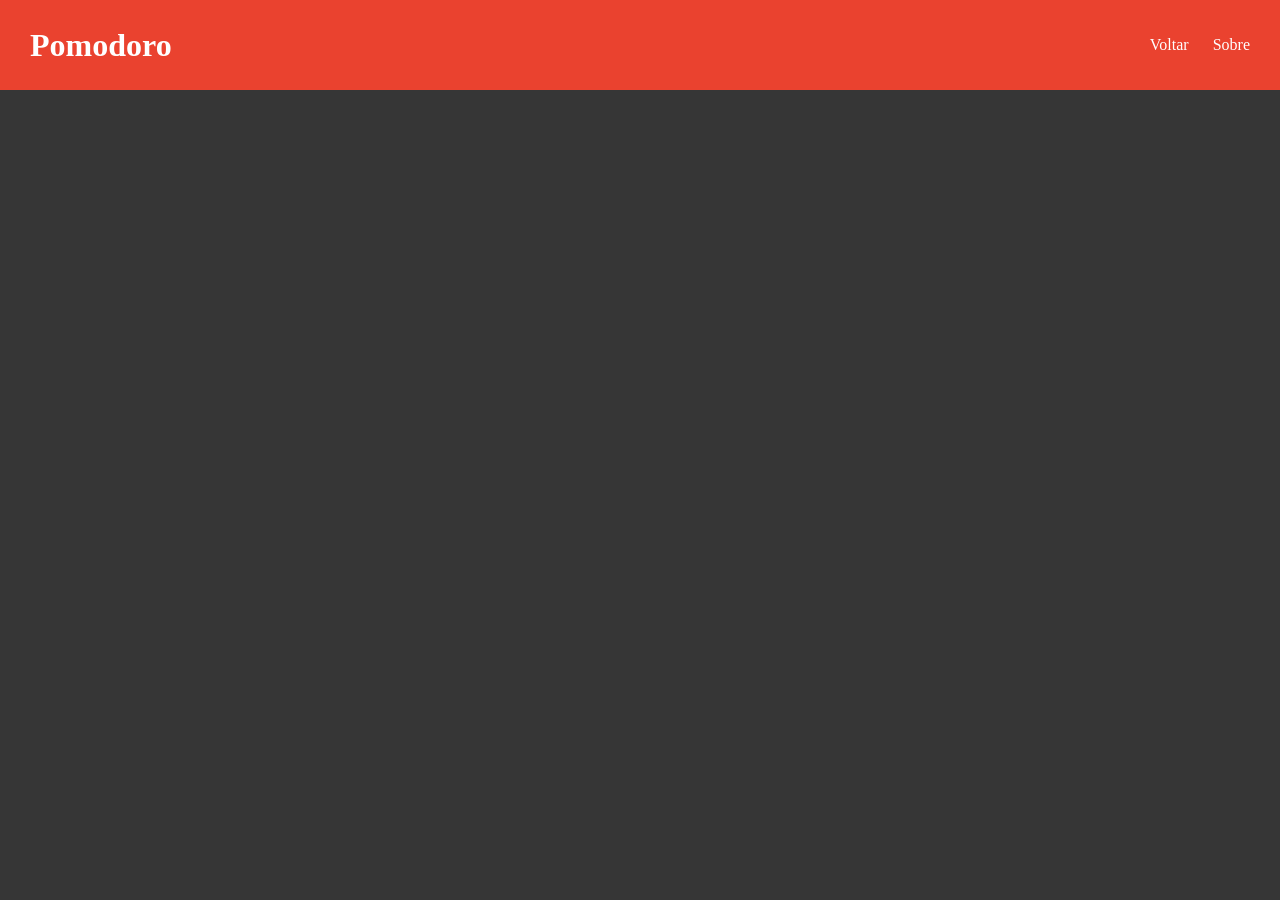
==== Configuração/Configuracoes.html @ 9333550b "Add files via upload" ====
<!DOCTYPE html>
<html lang="pt-br">
<head>
    <meta charset="UTF-8">
    <meta name="viewport" content="width=device-width, initial-scale=1.0">
    <link rel="stylesheet" href="style.css">
    <title>Configurações</title>
</head>
<body>
    <header class="cabecalho">
        <h1>Pomodoro</h1>
        
        <nav class="menu">
            <a href="../Pomodoro/Pomodoro.html">Voltar</a>
            <a href="#">Sobre</a>
        </nav>
    </header>

</body>
</html>
---- Configuração/style.css ----
body {
    margin: 0;
    min-height: 100vh;
    display: flex;
    flex-direction: column;
    align-items: center;
    justify-content: center;
    font-family: sans-serif;
    background-color: rgb(54, 54, 54);
    font-family: 'Etna', Etna;
}
.cabecalho{
    position: fixed;
    top: 0;
    left: 0;
    z-index: 1000;
    height: 10%;
    width: 100%;
    padding: 15px 30px;
    display: flex;
    justify-content: space-between;
    align-items: center;
    background-color: rgb(234, 66, 47);
    color: white;
    box-sizing: border-box;
}

.menu a{
    color: white;
    text-decoration: none;
    margin-left: 20px;
    font-size: 16px;
}
.menu a:hover{
    text-decoration: underline;
}
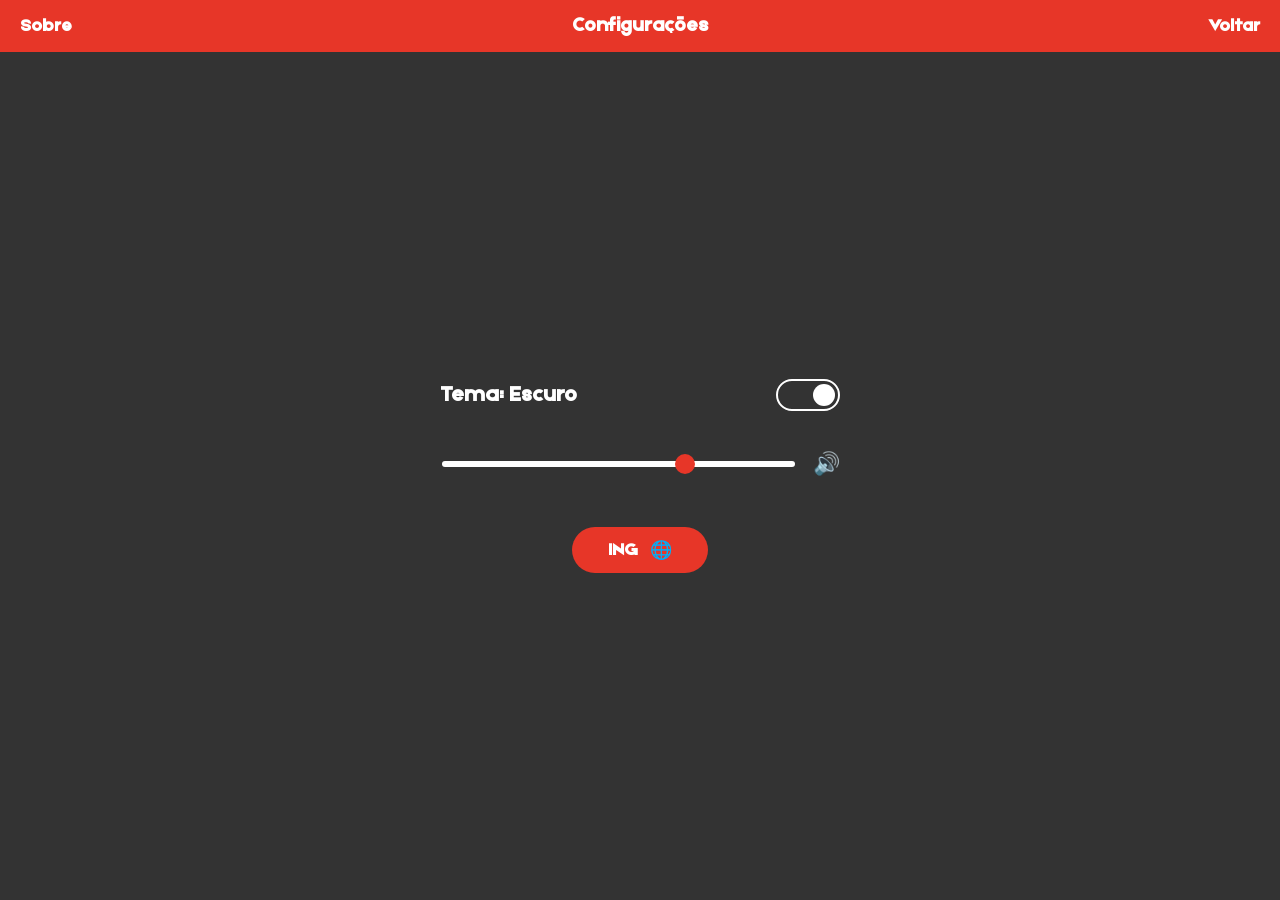
==== commit 86ab4efa: "Configuração tema e som" ====
--- a/Configuração/Configuracoes.html
+++ b/Configuração/Configuracoes.html
@@ -7,14 +7,44 @@
     <title>Configurações</title>
 </head>
 <body>
-    <header class="cabecalho">
-        <h1>Pomodoro</h1>
+    <!-- Removido o style="display: none;" -->
+    <div class="painel-configuracoes" id="painelConfig">
         
-        <nav class="menu">
+        <div class="cabecalho-config">
+            <a href="">Sobre</a>
+            <h2>Configurações</h2>
             <a href="../Pomodoro/Pomodoro.html">Voltar</a>
-            <a href="#">Sobre</a>
-        </nav>
-    </header>
+        </div>
 
+        <div class="corpo-config">
+            
+            <!-- 1. Opção de Tema Escuro -->
+            <div class="opcao-item">
+                <span id="labelTema">Tema: Escuro</span>
+                <label class="switch">
+                    <input type="checkbox" checked id="toggleTema">
+                    <span class="slider"></span>
+                </label>
+            </div>
+
+            <!-- 2. Controle de Volume -->
+            <div class="opcao-item controle-volume">
+                <input type="range" min="0" max="100" value="70" class="range-volume" id="rangeVolume">
+                <span class="icone-som" id="iconeSom">🔊</span>
+            </div>
+
+            <!-- 3. Botão de Idioma -->
+            <div class="opcao-item centralizado">
+                <button class="botao-idioma" id="btnIdioma">
+                    <span id="textoIdioma">ING</span>
+                    <span class="icone-globo">🌐</span>
+                </button>
+            </div>
+
+        </div>
+    </div>
+
+    <!-- Adicione a tag do script aqui no final para os botões funcionarem -->
+    <script src="../Pomodoro/script.js"></script>
 </body>
 </html>
--- a/Configuração/style.css
+++ b/Configuração/style.css
@@ -1,37 +1,222 @@
-
+@font-face {
+    font-family: 'Etna';
+    src: url('../fonte/Etna.ttf') format('truetype'); 
+    font-weight: normal;
+    font-style: normal;
+}
+
+/* ==========================================
+   1. REGRA DE TEMAS (Geral)
+   ========================================== */
 body {
-    margin: 0;
-    min-height: 100vh;
-    display: flex;
-    flex-direction: column;
-    align-items: center;
-    justify-content: center;
-    font-family: sans-serif;
-    background-color: rgb(54, 54, 54);
-    font-family: 'Etna', Etna;
-}
-.cabecalho{
+    background-color: #333333;
+    color: #ffffff;
+    transition: background-color 0.3s, color 0.3s;
+}
+
+/* Tema Claro */
+body.tema-claro {
+    background-color: #f4f4f9;
+    color: #222222;
+}
+
+/* ==========================================
+   2. PAINEL DE CONFIGURAÇÕES
+   ========================================== */
+.painel-configuracoes, 
+.painel-configuracoes *, 
+.painel-configuracoes button, 
+.painel-configuracoes input {
+    font-family: 'Etna', sans-serif !important;
+}
+
+.painel-configuracoes {
     position: fixed;
     top: 0;
     left: 0;
-    z-index: 1000;
-    height: 10%;
+    width: 100vw;
+    height: 100vh;
+    background-color: #333333;
+    color: #ffffff;
+    z-index: 9999;
+    display: flex;
+    flex-direction: column;
+    box-sizing: border-box; /* Corrigido de border-border-box */
+    transition: background-color 0.3s, color 0.3s;
+}
+
+/* Adaptação do Painel para o Tema Claro */
+body.tema-claro .painel-configuracoes {
+    background-color: #f4f4f9;
+    color: #222222;
+}
+
+/* Cabeçalho Vermelho */
+.cabecalho-config {
+    background-color: #e73628;
+    display: flex;
+    align-items: center;
+    justify-content: space-between;
+    padding: 16px 20px;
+    color: #ffffff;
+}
+
+.cabecalho-config h2 {
+    font-size: 20px;
+    margin: 0;
+    font-weight: bold;
+    color: #ffffff;
+}
+
+.cabecalho-config a,
+.botao-voltar {
+    background: transparent;
+    border: none;
+    color: #ffffff;
+    font-size: 18px;
+    text-decoration: none;
+    cursor: pointer;
+    font-weight: bold;
+}
+
+.icone-ajuda {
+    border: 2px solid #ffffff;
+    border-radius: 50%;
+    width: 26px;
+    height: 26px;
+    display: flex;
+    align-items: center;
+    justify-content: center;
+    font-size: 14px;
+    font-weight: bold;
+    color: #ffffff;
+}
+
+/* Corpo do Painel */
+.corpo-config {
+    flex: 1;
+    display: flex;
+    flex-direction: column;
+    justify-content: center;
+    align-items: center;
+    gap: 40px;
+    padding: 20px;
+}
+
+.opcao-item {
     width: 100%;
-    padding: 15px 30px;
-    display: flex;
+    max-width: 400px;
+    display: flex;
+    align-items: center;
     justify-content: space-between;
-    align-items: center;
+    font-size: 22px;
+    font-weight: bold;
+    color: white; /* Herda a cor do tema (Branco ou Escuro) */
+}
+body.tema-claro .opcao-item{
+    color: rgb(234, 66, 47);
+}
+
+.opcao-item.centralizado {
+    justify-content: center;
+    margin-top: 10px;
+}
+
+/* 1. Toggle Switch */
+.switch {
+    position: relative;
+    display: inline-block;
+    width: 64px;
+    height: 32px;
+}
+
+.switch input {
+    opacity: 0;
+    width: 0;
+    height: 0;
+}
+
+.slider {
+    position: absolute;
+    cursor: pointer;
+    top: 0;
+    left: 0;
+    right: 0;
+    bottom: 0;
+    border: 2px solid #ffffff;
+    border-radius: 34px;
+    transition: 0.3s;
+    background-color: transparent;
+}
+
+/* Borda do switch fica escura no tema claro */
+body.tema-claro .slider {
+    border-color: #222222;
+}
+
+.slider:before {
+    position: absolute;
+    content: "";
+    height: 22px;
+    width: 22px;
+    left: 3px;
+    bottom: 3px;
+    background-color: #ffffff;
+    border-radius: 50%;
+    transition: 0.3s;
+}
+
+body.tema-claro .slider:before {
     background-color: rgb(234, 66, 47);
-    color: white;
-    box-sizing: border-box;
-}
-
-.menu a{
-    color: white;
-    text-decoration: none;
-    margin-left: 20px;
-    font-size: 16px;
-}
-.menu a:hover{
-    text-decoration: underline;
+}
+
+input:checked + .slider:before {
+    transform: translateX(32px);
+}
+
+/* 2. Barra de Volume */
+.controle-volume {
+    gap: 16px;
+}
+
+.range-volume {
+    -webkit-appearance: none;
+    width: 100%;
+    height: 6px;
+    background: #ffffff;
+    border-radius: 3px;
+    outline: none;
+}
+
+body.tema-claro .range-volume {
+    background: #cccccc;
+}
+
+.range-volume::-webkit-slider-thumb {
+    -webkit-appearance: none;
+    appearance: none;
+    width: 20px;
+    height: 20px;
+    border-radius: 50%;
+    background: #e73628;
+    cursor: pointer;
+}
+
+.icone-som {
+    font-size: 22px;
+}
+
+/* 3. Botão de Idioma */
+.botao-idioma {
+    background-color: #e73628;
+    color: #ffffff !important;
+    border: none;
+    border-radius: 25px;
+    padding: 12px 36px;
+    display: flex;
+    align-items: center;
+    gap: 12px;
+    font-size: 18px;
+    font-weight: bold;
+    cursor: pointer;
 }
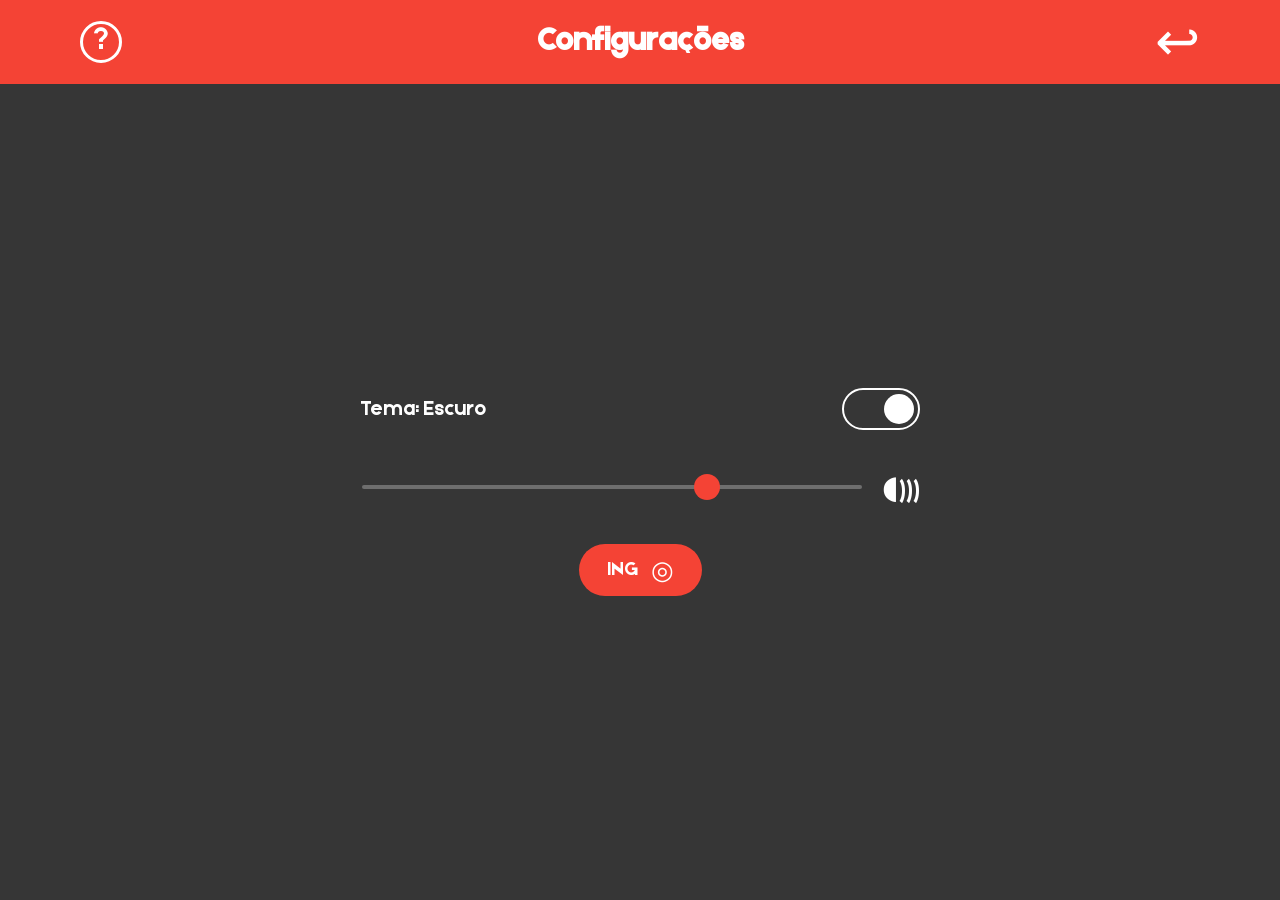
==== commit 3862f9f6: "Seu texto de commit aqui" ====
--- a/Configuração/Configuracoes.html
+++ b/Configuração/Configuracoes.html
@@ -6,45 +6,45 @@
     <link rel="stylesheet" href="style.css">
     <title>Configurações</title>
 </head>
-<body>
-    <!-- Removido o style="display: none;" -->
+<body data-page="settings">
+    <!-- Configurações -->
     <div class="painel-configuracoes" id="painelConfig">
         
         <div class="cabecalho-config">
-            <a href="">Sobre</a>
-            <h2>Configurações</h2>
-            <a href="../Pomodoro/Pomodoro.html">Voltar</a>
+            <a class="ajuda" href="../Sobre.html" aria-label="Sobre">?</a>
+            <h2 data-i18n="settings">Configurações</h2>
+            <a class="voltar" href="../index.html" aria-label="Voltar">↩</a>
         </div>
 
         <div class="corpo-config">
             
-            <!-- 1. Opção de Tema Escuro -->
+            <!-- Tema -->
             <div class="opcao-item">
-                <span id="labelTema">Tema: Escuro</span>
+                <span id="labelTema">Tema: Escuro</span>
                 <label class="switch">
                     <input type="checkbox" checked id="toggleTema">
                     <span class="slider"></span>
                 </label>
             </div>
 
-            <!-- 2. Controle de Volume -->
+            <!-- Volume -->
             <div class="opcao-item controle-volume">
                 <input type="range" min="0" max="100" value="70" class="range-volume" id="rangeVolume">
-                <span class="icone-som" id="iconeSom">🔊</span>
+                <span class="icone-som" id="iconeSom">◖)))</span>
             </div>
 
-            <!-- 3. Botão de Idioma -->
+            <!-- Idioma -->
             <div class="opcao-item centralizado">
                 <button class="botao-idioma" id="btnIdioma">
                     <span id="textoIdioma">ING</span>
-                    <span class="icone-globo">🌐</span>
+                    <span class="icone-globo">◎</span>
                 </button>
             </div>
 
         </div>
     </div>
 
-    <!-- Adicione a tag do script aqui no final para os botões funcionarem -->
-    <script src="../Pomodoro/script.js"></script>
+    <!-- Scripts -->
+    <script src="../script.js"></script>
 </body>
-</html>+</html>
--- a/Configuração/style.css
+++ b/Configuração/style.css
@@ -1,222 +1,303 @@
-@font-face {
-    font-family: 'Etna';
-    src: url('../fonte/Etna.ttf') format('truetype'); 
-    font-weight: normal;
-    font-style: normal;
-}
-
-/* ==========================================
-   1. REGRA DE TEMAS (Geral)
-   ========================================== */
-body {
-    background-color: #333333;
-    color: #ffffff;
-    transition: background-color 0.3s, color 0.3s;
-}
-
-/* Tema Claro */
-body.tema-claro {
-    background-color: #f4f4f9;
-    color: #222222;
-}
-
-/* ==========================================
-   2. PAINEL DE CONFIGURAÇÕES
-   ========================================== */
-.painel-configuracoes, 
-.painel-configuracoes *, 
-.painel-configuracoes button, 
-.painel-configuracoes input {
-    font-family: 'Etna', sans-serif !important;
-}
-
-.painel-configuracoes {
-    position: fixed;
-    top: 0;
-    left: 0;
-    width: 100vw;
-    height: 100vh;
-    background-color: #333333;
-    color: #ffffff;
-    z-index: 9999;
-    display: flex;
-    flex-direction: column;
-    box-sizing: border-box; /* Corrigido de border-border-box */
-    transition: background-color 0.3s, color 0.3s;
-}
-
-/* Adaptação do Painel para o Tema Claro */
-body.tema-claro .painel-configuracoes {
-    background-color: #f4f4f9;
-    color: #222222;
-}
-
-/* Cabeçalho Vermelho */
-.cabecalho-config {
-    background-color: #e73628;
-    display: flex;
-    align-items: center;
-    justify-content: space-between;
-    padding: 16px 20px;
-    color: #ffffff;
-}
-
-.cabecalho-config h2 {
-    font-size: 20px;
-    margin: 0;
-    font-weight: bold;
-    color: #ffffff;
-}
-
-.cabecalho-config a,
-.botao-voltar {
-    background: transparent;
-    border: none;
-    color: #ffffff;
-    font-size: 18px;
-    text-decoration: none;
-    cursor: pointer;
-    font-weight: bold;
-}
-
-.icone-ajuda {
-    border: 2px solid #ffffff;
-    border-radius: 50%;
-    width: 26px;
-    height: 26px;
-    display: flex;
-    align-items: center;
-    justify-content: center;
-    font-size: 14px;
-    font-weight: bold;
-    color: #ffffff;
-}
-
-/* Corpo do Painel */
-.corpo-config {
-    flex: 1;
-    display: flex;
-    flex-direction: column;
-    justify-content: center;
-    align-items: center;
-    gap: 40px;
-    padding: 20px;
-}
-
-.opcao-item {
-    width: 100%;
-    max-width: 400px;
-    display: flex;
-    align-items: center;
-    justify-content: space-between;
-    font-size: 22px;
-    font-weight: bold;
-    color: white; /* Herda a cor do tema (Branco ou Escuro) */
-}
-body.tema-claro .opcao-item{
-    color: rgb(234, 66, 47);
-}
-
-.opcao-item.centralizado {
-    justify-content: center;
-    margin-top: 10px;
-}
-
-/* 1. Toggle Switch */
-.switch {
-    position: relative;
-    display: inline-block;
-    width: 64px;
-    height: 32px;
-}
-
-.switch input {
-    opacity: 0;
-    width: 0;
-    height: 0;
-}
-
-.slider {
-    position: absolute;
-    cursor: pointer;
-    top: 0;
-    left: 0;
-    right: 0;
-    bottom: 0;
-    border: 2px solid #ffffff;
-    border-radius: 34px;
-    transition: 0.3s;
-    background-color: transparent;
-}
-
-/* Borda do switch fica escura no tema claro */
-body.tema-claro .slider {
-    border-color: #222222;
-}
-
-.slider:before {
-    position: absolute;
-    content: "";
-    height: 22px;
-    width: 22px;
-    left: 3px;
-    bottom: 3px;
-    background-color: #ffffff;
-    border-radius: 50%;
-    transition: 0.3s;
-}
-
-body.tema-claro .slider:before {
-    background-color: rgb(234, 66, 47);
-}
-
-input:checked + .slider:before {
-    transform: translateX(32px);
-}
-
-/* 2. Barra de Volume */
-.controle-volume {
-    gap: 16px;
-}
-
-.range-volume {
-    -webkit-appearance: none;
-    width: 100%;
-    height: 6px;
-    background: #ffffff;
-    border-radius: 3px;
-    outline: none;
-}
-
-body.tema-claro .range-volume {
-    background: #cccccc;
-}
-
-.range-volume::-webkit-slider-thumb {
-    -webkit-appearance: none;
-    appearance: none;
-    width: 20px;
-    height: 20px;
-    border-radius: 50%;
-    background: #e73628;
-    cursor: pointer;
-}
-
-.icone-som {
-    font-size: 22px;
-}
-
-/* 3. Botão de Idioma */
-.botao-idioma {
-    background-color: #e73628;
-    color: #ffffff !important;
-    border: none;
-    border-radius: 25px;
-    padding: 12px 36px;
-    display: flex;
-    align-items: center;
-    gap: 12px;
-    font-size: 18px;
-    font-weight: bold;
-    cursor: pointer;
+@font-face {
+    font-family: 'Etna';
+    src: url('../fonte/Etna.ttf') format('truetype');
+}
+
+/* Configurações Globais */
+:root {
+    --vermelho: #f44335;
+    --escuro: #363636;
+    --branco: #fff;
+}
+
+* {
+    box-sizing: border-box;
+}
+
+body {
+    min-height: 100vh;
+    margin: 0;
+    color: var(--branco);
+    font-family: 'Etna', Arial, sans-serif;
+    background: var(--escuro);
+}
+
+/* Painel de Configurações */
+.painel-configuracoes {
+    min-height: 100vh;
+    display: flex;
+    flex-direction: column;
+    background: var(--escuro);
+}
+
+.cabecalho-config {
+    min-height: 84px;
+    padding: 0 clamp(26px, 7vw, 80px);
+    display: grid;
+    grid-template-columns: 1fr auto 1fr;
+    align-items: center;
+    background: var(--vermelho);
+}
+
+.cabecalho-config h2 {
+    margin: 0;
+    font-size: clamp(1.4rem, 3.5vw, 2rem);
+}
+
+.cabecalho-config a {
+    color: var(--branco);
+    text-decoration: none;
+}
+
+.cabecalho-config .ajuda {
+    width: 42px;
+    height: 42px;
+    display: grid;
+    place-items: center;
+    border: 3px solid currentColor;
+    border-radius: 50%;
+    font-size: 1.8rem;
+    line-height: 1;
+}
+
+.voltar {
+    justify-self: end;
+    font-family: Arial, sans-serif;
+    font-size: 3.4rem;
+    line-height: 1;
+}
+
+/* Corpo das Configurações */
+.corpo-config {
+    flex: 1;
+    width: min(560px, calc(100% - 52px));
+    margin: 0 auto;
+    padding: 52px 0;
+    display: grid;
+    gap: 38px;
+    align-content: center;
+}
+
+.opcao-item {
+    width: 100%;
+    display: flex;
+    align-items: center;
+    justify-content: space-between;
+    gap: 24px;
+    font-size: clamp(1rem, 2.2vw, 1.3rem);
+}
+
+.opcao-item.centralizado {
+    justify-content: center;
+}
+
+/* Controlo Switch (Toggle) */
+.switch {
+    position: relative;
+    width: 78px;
+    height: 42px;
+    flex: 0 0 auto;
+}
+
+.switch input {
+    opacity: 0;
+    width: 0;
+    height: 0;
+}
+
+.slider {
+    position: absolute;
+    inset: 0;
+    cursor: pointer;
+    border: 2px solid var(--branco);
+    border-radius: 40px;
+}
+
+.slider::before {
+    position: absolute;
+    left: 4px;
+    bottom: 4px;
+    width: 30px;
+    height: 30px;
+    content: '';
+    border-radius: 50%;
+    background: var(--branco);
+    transition: transform .25s;
+}
+
+input:checked + .slider::before {
+    transform: translateX(36px);
+}
+
+/* Controlo de Volume e Botão de Idioma */
+.controle-volume {
+    gap: 18px;
+}
+
+.range-volume {
+    width: 100%;
+    height: 4px;
+    appearance: none;
+    border-radius: 6px;
+    outline: none;
+    background: rgba(255, 255, 255, .28);
+}
+
+.range-volume::-webkit-slider-thumb {
+    width: 26px;
+    height: 26px;
+    appearance: none;
+    border-radius: 50%;
+    background: var(--vermelho);
+    cursor: pointer;
+}
+
+.icone-som {
+    font-size: 2rem;
+}
+
+.botao-idioma {
+    padding: 11px 28px;
+    display: flex;
+    align-items: center;
+    gap: 13px;
+    border: 0;
+    border-radius: 28px;
+    color: var(--branco);
+    font: inherit;
+    font-size: 1.2rem;
+    background: var(--vermelho);
+    cursor: pointer;
+}
+
+.icone-globo {
+    font-family: Arial, sans-serif;
+    font-size: 1.6rem;
+}
+
+/* Secção Sobre */
+.sobre-pagina .cabecalho-config h1 {
+    margin: 0;
+    font-size: clamp(1.7rem, 4vw, 2.4rem);
+}
+
+.sobre-pagina .configurar {
+    color: var(--branco);
+    text-decoration: none;
+    font-family: Arial, sans-serif;
+    font-size: 2.7rem;
+    line-height: 1;
+}
+
+.texto-sobre {
+    flex: 1;
+    width: min(650px, calc(100% - 52px));
+    margin: 0 auto;
+    padding: clamp(42px, 8vh, 84px) 0;
+    display: flex;
+    flex-direction: column;
+    justify-content: center;
+    text-align: center;
+}
+
+.texto-sobre h2 {
+    margin: 0 0 clamp(26px, 6vh, 54px);
+    font-size: clamp(1.55rem, 4vw, 2.5rem);
+}
+
+.texto-sobre p {
+    margin: 0 auto 20px;
+    font-family: 'Etna', Arial, sans-serif;
+    font-size: clamp(.92rem, 2vw, 1.2rem);
+    line-height: 1.48;
+}
+
+/* Tema Claro */
+body.tema-claro {
+    color: #252525;
+    background: #f3f3f3;
+}
+
+body.tema-claro .painel-configuracoes {
+    background: #f3f3f3;
+}
+
+body.tema-claro .slider {
+    border-color: #252525;
+}
+
+body.tema-claro .slider::before {
+    background: var(--vermelho);
+}
+
+body.tema-claro .range-volume {
+    background: #b5b5b5;
+}
+
+/* Ajustes para Telemóvel na Horizontal (Landscape) */
+@media (orientation: landscape) and (max-height: 600px) {
+    .cabecalho-config {
+        min-height: 62px;
+        padding: 0 clamp(28px, 7vw, 78px);
+    }
+
+    .cabecalho-config h2 {
+        font-size: 1.35rem;
+    }
+
+    .cabecalho-config .ajuda {
+        width: 32px;
+        height: 32px;
+        border-width: 2px;
+        font-size: 1.3rem;
+    }
+
+    .voltar {
+        font-size: 2.6rem;
+    }
+
+    .corpo-config {
+        width: min(650px, calc(100% - 68px));
+        padding: 24px 0;
+        grid-template-columns: .9fr 1.2fr auto;
+        align-items: center;
+        gap: clamp(24px, 6vw, 70px);
+    }
+
+    .opcao-item {
+        gap: 12px;
+        font-size: .86rem;
+    }
+
+    .switch {
+        width: 62px;
+        height: 34px;
+    }
+
+    .slider::before {
+        width: 24px;
+        height: 24px;
+        bottom: 3px;
+    }
+
+    .switch input:checked + .slider::before {
+        transform: translateX(29px);
+    }
+
+    .controle-volume {
+        min-width: 170px;
+    }
+
+    .icone-som {
+        font-size: 1.6rem;
+    }
+
+    .botao-idioma {
+        padding: 9px 20px;
+        font-size: .9rem;
+    }
+
+    .icone-globo {
+        font-size: 1.2rem;
+    }
 }
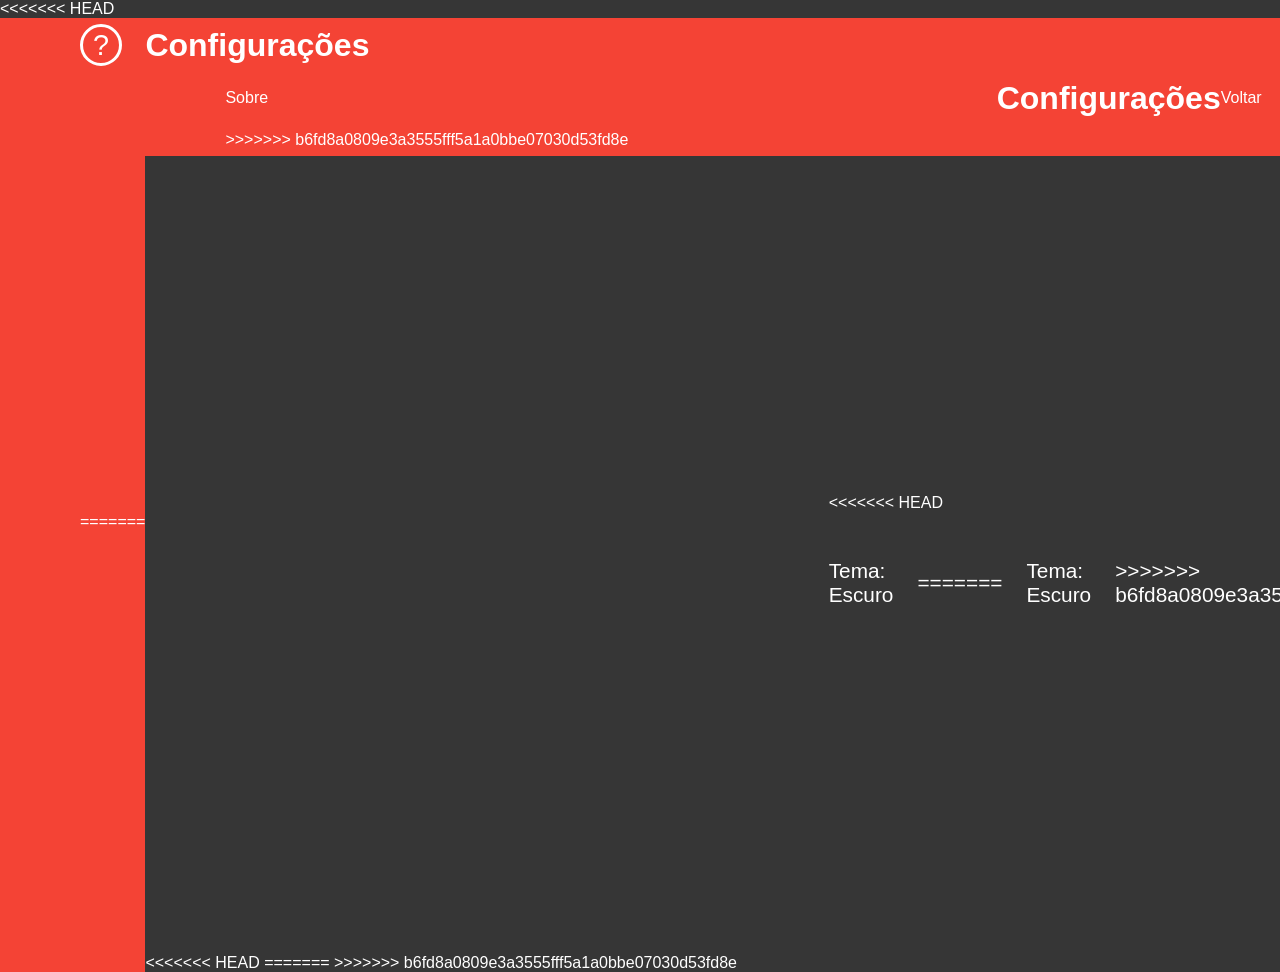
==== commit 88e4a049: "olá" ====
--- a/Configuração/Configuracoes.html
+++ b/Configuração/Configuracoes.html
@@ -6,6 +6,7 @@
     <link rel="stylesheet" href="style.css">
     <title>Configurações</title>
 </head>
+<<<<<<< HEAD
 <body data-page="settings">
     <!-- Configurações -->
     <div class="painel-configuracoes" id="painelConfig">
@@ -14,19 +15,36 @@
             <a class="ajuda" href="../Sobre.html" aria-label="Sobre">?</a>
             <h2 data-i18n="settings">Configurações</h2>
             <a class="voltar" href="../index.html" aria-label="Voltar">↩</a>
+=======
+<body>
+    <!-- Removido o style="display: none;" -->
+    <div class="painel-configuracoes" id="painelConfig">
+        
+        <div class="cabecalho-config">
+            <a href="">Sobre</a>
+            <h2>Configurações</h2>
+            <a href="../index.html">Voltar</a>
+>>>>>>> b6fd8a0809e3a3555fff5a1a0bbe07030d53fd8e
         </div>
 
         <div class="corpo-config">
             
+<<<<<<< HEAD
             <!-- Tema -->
             <div class="opcao-item">
                 <span id="labelTema">Tema: Escuro</span>
+=======
+            <!-- 1. Opção de Tema Escuro -->
+            <div class="opcao-item">
+                <span id="labelTema">Tema: Escuro</span>
+>>>>>>> b6fd8a0809e3a3555fff5a1a0bbe07030d53fd8e
                 <label class="switch">
                     <input type="checkbox" checked id="toggleTema">
                     <span class="slider"></span>
                 </label>
             </div>
 
+<<<<<<< HEAD
             <!-- Volume -->
             <div class="opcao-item controle-volume">
                 <input type="range" min="0" max="100" value="70" class="range-volume" id="rangeVolume">
@@ -38,13 +56,33 @@
                 <button class="botao-idioma" id="btnIdioma">
                     <span id="textoIdioma">ING</span>
                     <span class="icone-globo">◎</span>
+=======
+            <!-- 2. Controle de Volume -->
+            <div class="opcao-item controle-volume">
+                <input type="range" min="0" max="100" value="70" class="range-volume" id="rangeVolume">
+                <span class="icone-som" id="iconeSom">🔊</span>
+            </div>
+
+            <!-- 3. Botão de Idioma -->
+            <div class="opcao-item centralizado">
+                <button class="botao-idioma" id="btnIdioma">
+                    <span id="textoIdioma">ING</span>
+                    <span class="icone-globo">🌐</span>
+>>>>>>> b6fd8a0809e3a3555fff5a1a0bbe07030d53fd8e
                 </button>
             </div>
 
         </div>
     </div>
 
+<<<<<<< HEAD
     <!-- Scripts -->
     <script src="../script.js"></script>
 </body>
 </html>
+=======
+    <!-- Adicione a tag do script aqui no final para os botões funcionarem -->
+    <script src="../script.js"></script>
+</body>
+</html>
+>>>>>>> b6fd8a0809e3a3555fff5a1a0bbe07030d53fd8e
--- a/Configuração/style.css
+++ b/Configuração/style.css
@@ -1,3 +1,4 @@
+<<<<<<< HEAD
 @font-face {
     font-family: 'Etna';
     src: url('../fonte/Etna.ttf') format('truetype');
@@ -300,4 +301,227 @@
     .icone-globo {
         font-size: 1.2rem;
     }
+=======
+@font-face {
+    font-family: 'Etna';
+    src: url('../fonte/Etna.ttf') format('truetype'); 
+    font-weight: normal;
+    font-style: normal;
+}
+
+/* ==========================================
+   1. REGRA DE TEMAS (Geral)
+   ========================================== */
+body {
+    background-color: #333333;
+    color: #ffffff;
+    transition: background-color 0.3s, color 0.3s;
+}
+
+/* Tema Claro */
+body.tema-claro {
+    background-color: #f4f4f9;
+    color: #222222;
+}
+
+/* ==========================================
+   2. PAINEL DE CONFIGURAÇÕES
+   ========================================== */
+.painel-configuracoes, 
+.painel-configuracoes *, 
+.painel-configuracoes button, 
+.painel-configuracoes input {
+    font-family: 'Etna', sans-serif !important;
+}
+
+.painel-configuracoes {
+    position: fixed;
+    top: 0;
+    left: 0;
+    width: 100vw;
+    height: 100vh;
+    background-color: #333333;
+    color: #ffffff;
+    z-index: 9999;
+    display: flex;
+    flex-direction: column;
+    box-sizing: border-box; /* Corrigido de border-border-box */
+    transition: background-color 0.3s, color 0.3s;
+}
+
+/* Adaptação do Painel para o Tema Claro */
+body.tema-claro .painel-configuracoes {
+    background-color: #f4f4f9;
+    color: #222222;
+}
+
+/* Cabeçalho Vermelho */
+.cabecalho-config {
+    background-color: #e73628;
+    display: flex;
+    align-items: center;
+    justify-content: space-between;
+    padding: 16px 20px;
+    color: #ffffff;
+}
+
+.cabecalho-config h2 {
+    font-size: 20px;
+    margin: 0;
+    font-weight: bold;
+    color: #ffffff;
+}
+
+.cabecalho-config a,
+.botao-voltar {
+    background: transparent;
+    border: none;
+    color: #ffffff;
+    font-size: 18px;
+    text-decoration: none;
+    cursor: pointer;
+    font-weight: bold;
+}
+
+.icone-ajuda {
+    border: 2px solid #ffffff;
+    border-radius: 50%;
+    width: 26px;
+    height: 26px;
+    display: flex;
+    align-items: center;
+    justify-content: center;
+    font-size: 14px;
+    font-weight: bold;
+    color: #ffffff;
+}
+
+/* Corpo do Painel */
+.corpo-config {
+    flex: 1;
+    display: flex;
+    flex-direction: column;
+    justify-content: center;
+    align-items: center;
+    gap: 40px;
+    padding: 20px;
+}
+
+.opcao-item {
+    width: 100%;
+    max-width: 400px;
+    display: flex;
+    align-items: center;
+    justify-content: space-between;
+    font-size: 22px;
+    font-weight: bold;
+    color: white; /* Herda a cor do tema (Branco ou Escuro) */
+}
+body.tema-claro .opcao-item{
+    color: rgb(234, 66, 47);
+}
+
+.opcao-item.centralizado {
+    justify-content: center;
+    margin-top: 10px;
+}
+
+/* 1. Toggle Switch */
+.switch {
+    position: relative;
+    display: inline-block;
+    width: 64px;
+    height: 32px;
+}
+
+.switch input {
+    opacity: 0;
+    width: 0;
+    height: 0;
+}
+
+.slider {
+    position: absolute;
+    cursor: pointer;
+    top: 0;
+    left: 0;
+    right: 0;
+    bottom: 0;
+    border: 2px solid #ffffff;
+    border-radius: 34px;
+    transition: 0.3s;
+    background-color: transparent;
+}
+
+/* Borda do switch fica escura no tema claro */
+body.tema-claro .slider {
+    border-color: #222222;
+}
+
+.slider:before {
+    position: absolute;
+    content: "";
+    height: 22px;
+    width: 22px;
+    left: 3px;
+    bottom: 3px;
+    background-color: #ffffff;
+    border-radius: 50%;
+    transition: 0.3s;
+}
+
+body.tema-claro .slider:before {
+    background-color: rgb(234, 66, 47);
+}
+
+input:checked + .slider:before {
+    transform: translateX(32px);
+}
+
+/* 2. Barra de Volume */
+.controle-volume {
+    gap: 16px;
+}
+
+.range-volume {
+    -webkit-appearance: none;
+    width: 100%;
+    height: 6px;
+    background: #ffffff;
+    border-radius: 3px;
+    outline: none;
+}
+
+body.tema-claro .range-volume {
+    background: #cccccc;
+}
+
+.range-volume::-webkit-slider-thumb {
+    -webkit-appearance: none;
+    appearance: none;
+    width: 20px;
+    height: 20px;
+    border-radius: 50%;
+    background: #e73628;
+    cursor: pointer;
+}
+
+.icone-som {
+    font-size: 22px;
+}
+
+/* 3. Botão de Idioma */
+.botao-idioma {
+    background-color: #e73628;
+    color: #ffffff !important;
+    border: none;
+    border-radius: 25px;
+    padding: 12px 36px;
+    display: flex;
+    align-items: center;
+    gap: 12px;
+    font-size: 18px;
+    font-weight: bold;
+    cursor: pointer;
+>>>>>>> b6fd8a0809e3a3555fff5a1a0bbe07030d53fd8e
 }
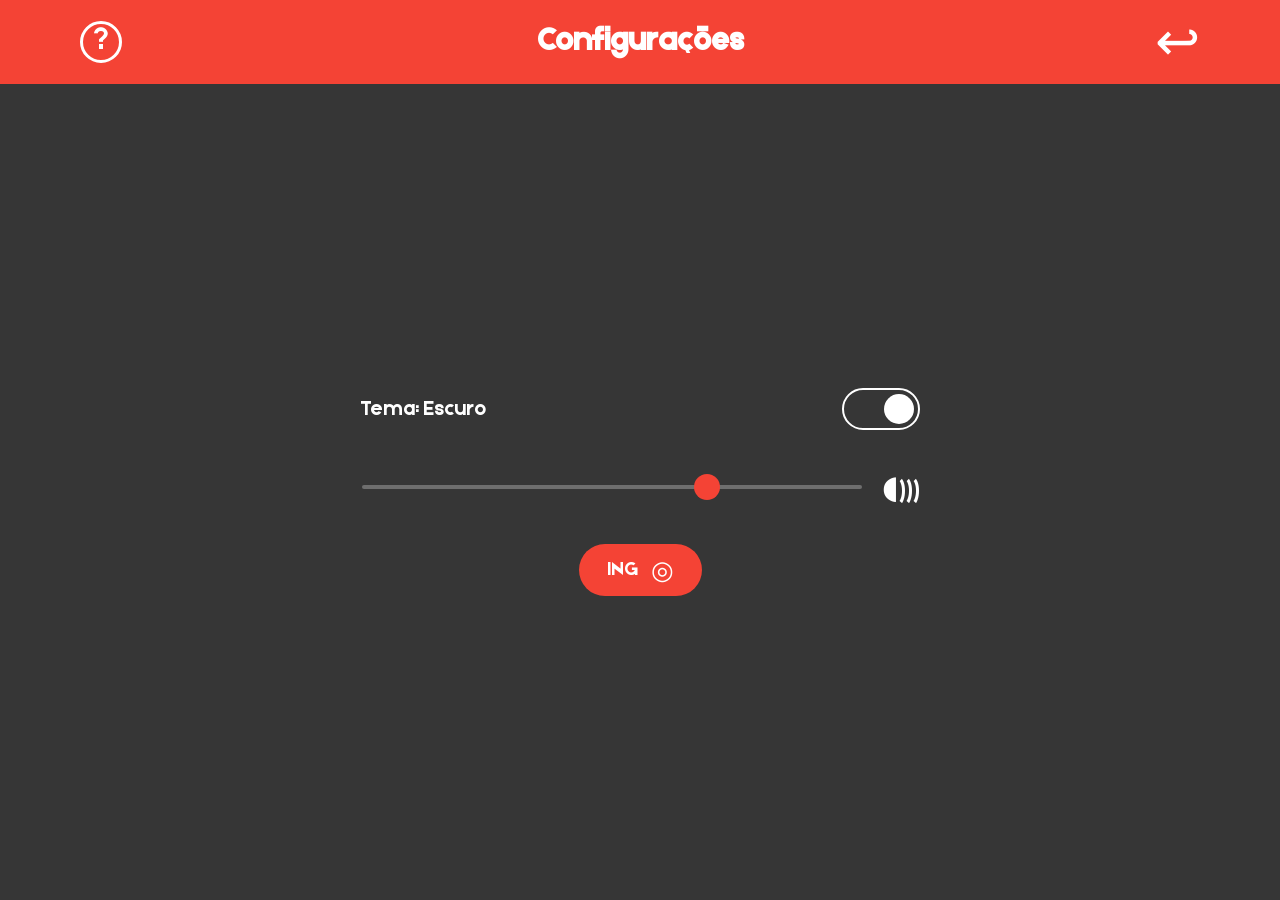
==== commit 7517d9e8: "Arrumar erro" ====
--- a/Configuração/Configuracoes.html
+++ b/Configuração/Configuracoes.html
@@ -1,88 +1,28 @@
-<!DOCTYPE html>
-<html lang="pt-br">
-<head>
-    <meta charset="UTF-8">
-    <meta name="viewport" content="width=device-width, initial-scale=1.0">
-    <link rel="stylesheet" href="style.css">
-    <title>Configurações</title>
-</head>
-<<<<<<< HEAD
+<!DOCTYPE html>
+<html lang="pt-br">
+<head>
+    <meta charset="UTF-8">
+    <meta name="viewport" content="width=device-width, initial-scale=1.0">
+    <link rel="stylesheet" href="style.css">
+    <title>Configurações</title>
+</head>
 <body data-page="settings">
     <!-- Configurações -->
-    <div class="painel-configuracoes" id="painelConfig">
-        
-        <div class="cabecalho-config">
+    <div class="painel-configuracoes">
+        <div class="cabecalho-config">
             <a class="ajuda" href="../Sobre.html" aria-label="Sobre">?</a>
             <h2 data-i18n="settings">Configurações</h2>
             <a class="voltar" href="../index.html" aria-label="Voltar">↩</a>
-=======
-<body>
-    <!-- Removido o style="display: none;" -->
-    <div class="painel-configuracoes" id="painelConfig">
-        
-        <div class="cabecalho-config">
-            <a href="">Sobre</a>
-            <h2>Configurações</h2>
-            <a href="../index.html">Voltar</a>
->>>>>>> b6fd8a0809e3a3555fff5a1a0bbe07030d53fd8e
-        </div>
-
-        <div class="corpo-config">
-            
-<<<<<<< HEAD
+        </div>
+        <div class="corpo-config">
             <!-- Tema -->
-            <div class="opcao-item">
-                <span id="labelTema">Tema: Escuro</span>
-=======
-            <!-- 1. Opção de Tema Escuro -->
-            <div class="opcao-item">
-                <span id="labelTema">Tema: Escuro</span>
->>>>>>> b6fd8a0809e3a3555fff5a1a0bbe07030d53fd8e
-                <label class="switch">
-                    <input type="checkbox" checked id="toggleTema">
-                    <span class="slider"></span>
-                </label>
-            </div>
-
-<<<<<<< HEAD
+            <div class="opcao-item"><span id="labelTema">Tema: Escuro</span><label class="switch"><input type="checkbox" checked id="toggleTema"><span class="slider"></span></label></div>
             <!-- Volume -->
-            <div class="opcao-item controle-volume">
-                <input type="range" min="0" max="100" value="70" class="range-volume" id="rangeVolume">
-                <span class="icone-som" id="iconeSom">◖)))</span>
-            </div>
-
+            <div class="opcao-item controle-volume"><input type="range" min="0" max="100" value="70" class="range-volume" id="rangeVolume"><span class="icone-som">◖)))</span></div>
             <!-- Idioma -->
-            <div class="opcao-item centralizado">
-                <button class="botao-idioma" id="btnIdioma">
-                    <span id="textoIdioma">ING</span>
-                    <span class="icone-globo">◎</span>
-=======
-            <!-- 2. Controle de Volume -->
-            <div class="opcao-item controle-volume">
-                <input type="range" min="0" max="100" value="70" class="range-volume" id="rangeVolume">
-                <span class="icone-som" id="iconeSom">🔊</span>
-            </div>
-
-            <!-- 3. Botão de Idioma -->
-            <div class="opcao-item centralizado">
-                <button class="botao-idioma" id="btnIdioma">
-                    <span id="textoIdioma">ING</span>
-                    <span class="icone-globo">🌐</span>
->>>>>>> b6fd8a0809e3a3555fff5a1a0bbe07030d53fd8e
-                </button>
-            </div>
-
-        </div>
-    </div>
-
-<<<<<<< HEAD
-    <!-- Scripts -->
-    <script src="../script.js"></script>
-</body>
+            <div class="opcao-item centralizado"><button class="botao-idioma" id="btnIdioma"><span id="textoIdioma">ING</span><span class="icone-globo">◎</span></button></div>
+        </div>
+    </div>
+    <script src="../script.js"></script>
+</body>
 </html>
-=======
-    <!-- Adicione a tag do script aqui no final para os botões funcionarem -->
-    <script src="../script.js"></script>
-</body>
-</html>
->>>>>>> b6fd8a0809e3a3555fff5a1a0bbe07030d53fd8e
--- a/Configuração/style.css
+++ b/Configuração/style.css
@@ -1,527 +1,11 @@
-<<<<<<< HEAD
-@font-face {
-    font-family: 'Etna';
-    src: url('../fonte/Etna.ttf') format('truetype');
-}
-
-/* Configurações Globais */
-:root {
-    --vermelho: #f44335;
-    --escuro: #363636;
-    --branco: #fff;
-}
-
-* {
-    box-sizing: border-box;
-}
-
-body {
-    min-height: 100vh;
-    margin: 0;
-    color: var(--branco);
-    font-family: 'Etna', Arial, sans-serif;
-    background: var(--escuro);
-}
-
-/* Painel de Configurações */
-.painel-configuracoes {
-    min-height: 100vh;
-    display: flex;
-    flex-direction: column;
-    background: var(--escuro);
-}
-
-.cabecalho-config {
-    min-height: 84px;
-    padding: 0 clamp(26px, 7vw, 80px);
-    display: grid;
-    grid-template-columns: 1fr auto 1fr;
-    align-items: center;
-    background: var(--vermelho);
-}
-
-.cabecalho-config h2 {
-    margin: 0;
-    font-size: clamp(1.4rem, 3.5vw, 2rem);
-}
-
-.cabecalho-config a {
-    color: var(--branco);
-    text-decoration: none;
-}
-
-.cabecalho-config .ajuda {
-    width: 42px;
-    height: 42px;
-    display: grid;
-    place-items: center;
-    border: 3px solid currentColor;
-    border-radius: 50%;
-    font-size: 1.8rem;
-    line-height: 1;
-}
-
-.voltar {
-    justify-self: end;
-    font-family: Arial, sans-serif;
-    font-size: 3.4rem;
-    line-height: 1;
-}
-
-/* Corpo das Configurações */
-.corpo-config {
-    flex: 1;
-    width: min(560px, calc(100% - 52px));
-    margin: 0 auto;
-    padding: 52px 0;
-    display: grid;
-    gap: 38px;
-    align-content: center;
-}
-
-.opcao-item {
-    width: 100%;
-    display: flex;
-    align-items: center;
-    justify-content: space-between;
-    gap: 24px;
-    font-size: clamp(1rem, 2.2vw, 1.3rem);
-}
-
-.opcao-item.centralizado {
-    justify-content: center;
-}
-
-/* Controlo Switch (Toggle) */
-.switch {
-    position: relative;
-    width: 78px;
-    height: 42px;
-    flex: 0 0 auto;
-}
-
-.switch input {
-    opacity: 0;
-    width: 0;
-    height: 0;
-}
-
-.slider {
-    position: absolute;
-    inset: 0;
-    cursor: pointer;
-    border: 2px solid var(--branco);
-    border-radius: 40px;
-}
-
-.slider::before {
-    position: absolute;
-    left: 4px;
-    bottom: 4px;
-    width: 30px;
-    height: 30px;
-    content: '';
-    border-radius: 50%;
-    background: var(--branco);
-    transition: transform .25s;
-}
-
-input:checked + .slider::before {
-    transform: translateX(36px);
-}
-
-/* Controlo de Volume e Botão de Idioma */
-.controle-volume {
-    gap: 18px;
-}
-
-.range-volume {
-    width: 100%;
-    height: 4px;
-    appearance: none;
-    border-radius: 6px;
-    outline: none;
-    background: rgba(255, 255, 255, .28);
-}
-
-.range-volume::-webkit-slider-thumb {
-    width: 26px;
-    height: 26px;
-    appearance: none;
-    border-radius: 50%;
-    background: var(--vermelho);
-    cursor: pointer;
-}
-
-.icone-som {
-    font-size: 2rem;
-}
-
-.botao-idioma {
-    padding: 11px 28px;
-    display: flex;
-    align-items: center;
-    gap: 13px;
-    border: 0;
-    border-radius: 28px;
-    color: var(--branco);
-    font: inherit;
-    font-size: 1.2rem;
-    background: var(--vermelho);
-    cursor: pointer;
-}
-
-.icone-globo {
-    font-family: Arial, sans-serif;
-    font-size: 1.6rem;
-}
-
-/* Secção Sobre */
-.sobre-pagina .cabecalho-config h1 {
-    margin: 0;
-    font-size: clamp(1.7rem, 4vw, 2.4rem);
-}
-
-.sobre-pagina .configurar {
-    color: var(--branco);
-    text-decoration: none;
-    font-family: Arial, sans-serif;
-    font-size: 2.7rem;
-    line-height: 1;
-}
-
-.texto-sobre {
-    flex: 1;
-    width: min(650px, calc(100% - 52px));
-    margin: 0 auto;
-    padding: clamp(42px, 8vh, 84px) 0;
-    display: flex;
-    flex-direction: column;
-    justify-content: center;
-    text-align: center;
-}
-
-.texto-sobre h2 {
-    margin: 0 0 clamp(26px, 6vh, 54px);
-    font-size: clamp(1.55rem, 4vw, 2.5rem);
-}
-
-.texto-sobre p {
-    margin: 0 auto 20px;
-    font-family: 'Etna', Arial, sans-serif;
-    font-size: clamp(.92rem, 2vw, 1.2rem);
-    line-height: 1.48;
-}
-
-/* Tema Claro */
-body.tema-claro {
-    color: #252525;
-    background: #f3f3f3;
-}
-
-body.tema-claro .painel-configuracoes {
-    background: #f3f3f3;
-}
-
-body.tema-claro .slider {
-    border-color: #252525;
-}
-
-body.tema-claro .slider::before {
-    background: var(--vermelho);
-}
-
-body.tema-claro .range-volume {
-    background: #b5b5b5;
-}
-
-/* Ajustes para Telemóvel na Horizontal (Landscape) */
-@media (orientation: landscape) and (max-height: 600px) {
-    .cabecalho-config {
-        min-height: 62px;
-        padding: 0 clamp(28px, 7vw, 78px);
-    }
-
-    .cabecalho-config h2 {
-        font-size: 1.35rem;
-    }
-
-    .cabecalho-config .ajuda {
-        width: 32px;
-        height: 32px;
-        border-width: 2px;
-        font-size: 1.3rem;
-    }
-
-    .voltar {
-        font-size: 2.6rem;
-    }
-
-    .corpo-config {
-        width: min(650px, calc(100% - 68px));
-        padding: 24px 0;
-        grid-template-columns: .9fr 1.2fr auto;
-        align-items: center;
-        gap: clamp(24px, 6vw, 70px);
-    }
-
-    .opcao-item {
-        gap: 12px;
-        font-size: .86rem;
-    }
-
-    .switch {
-        width: 62px;
-        height: 34px;
-    }
-
-    .slider::before {
-        width: 24px;
-        height: 24px;
-        bottom: 3px;
-    }
-
-    .switch input:checked + .slider::before {
-        transform: translateX(29px);
-    }
-
-    .controle-volume {
-        min-width: 170px;
-    }
-
-    .icone-som {
-        font-size: 1.6rem;
-    }
-
-    .botao-idioma {
-        padding: 9px 20px;
-        font-size: .9rem;
-    }
-
-    .icone-globo {
-        font-size: 1.2rem;
-    }
-=======
-@font-face {
-    font-family: 'Etna';
-    src: url('../fonte/Etna.ttf') format('truetype'); 
-    font-weight: normal;
-    font-style: normal;
-}
-
-/* ==========================================
-   1. REGRA DE TEMAS (Geral)
-   ========================================== */
-body {
-    background-color: #333333;
-    color: #ffffff;
-    transition: background-color 0.3s, color 0.3s;
-}
-
-/* Tema Claro */
-body.tema-claro {
-    background-color: #f4f4f9;
-    color: #222222;
-}
-
-/* ==========================================
-   2. PAINEL DE CONFIGURAÇÕES
-   ========================================== */
-.painel-configuracoes, 
-.painel-configuracoes *, 
-.painel-configuracoes button, 
-.painel-configuracoes input {
-    font-family: 'Etna', sans-serif !important;
-}
-
-.painel-configuracoes {
-    position: fixed;
-    top: 0;
-    left: 0;
-    width: 100vw;
-    height: 100vh;
-    background-color: #333333;
-    color: #ffffff;
-    z-index: 9999;
-    display: flex;
-    flex-direction: column;
-    box-sizing: border-box; /* Corrigido de border-border-box */
-    transition: background-color 0.3s, color 0.3s;
-}
-
-/* Adaptação do Painel para o Tema Claro */
-body.tema-claro .painel-configuracoes {
-    background-color: #f4f4f9;
-    color: #222222;
-}
-
-/* Cabeçalho Vermelho */
-.cabecalho-config {
-    background-color: #e73628;
-    display: flex;
-    align-items: center;
-    justify-content: space-between;
-    padding: 16px 20px;
-    color: #ffffff;
-}
-
-.cabecalho-config h2 {
-    font-size: 20px;
-    margin: 0;
-    font-weight: bold;
-    color: #ffffff;
-}
-
-.cabecalho-config a,
-.botao-voltar {
-    background: transparent;
-    border: none;
-    color: #ffffff;
-    font-size: 18px;
-    text-decoration: none;
-    cursor: pointer;
-    font-weight: bold;
-}
-
-.icone-ajuda {
-    border: 2px solid #ffffff;
-    border-radius: 50%;
-    width: 26px;
-    height: 26px;
-    display: flex;
-    align-items: center;
-    justify-content: center;
-    font-size: 14px;
-    font-weight: bold;
-    color: #ffffff;
-}
-
-/* Corpo do Painel */
-.corpo-config {
-    flex: 1;
-    display: flex;
-    flex-direction: column;
-    justify-content: center;
-    align-items: center;
-    gap: 40px;
-    padding: 20px;
-}
-
-.opcao-item {
-    width: 100%;
-    max-width: 400px;
-    display: flex;
-    align-items: center;
-    justify-content: space-between;
-    font-size: 22px;
-    font-weight: bold;
-    color: white; /* Herda a cor do tema (Branco ou Escuro) */
-}
-body.tema-claro .opcao-item{
-    color: rgb(234, 66, 47);
-}
-
-.opcao-item.centralizado {
-    justify-content: center;
-    margin-top: 10px;
-}
-
-/* 1. Toggle Switch */
-.switch {
-    position: relative;
-    display: inline-block;
-    width: 64px;
-    height: 32px;
-}
-
-.switch input {
-    opacity: 0;
-    width: 0;
-    height: 0;
-}
-
-.slider {
-    position: absolute;
-    cursor: pointer;
-    top: 0;
-    left: 0;
-    right: 0;
-    bottom: 0;
-    border: 2px solid #ffffff;
-    border-radius: 34px;
-    transition: 0.3s;
-    background-color: transparent;
-}
-
-/* Borda do switch fica escura no tema claro */
-body.tema-claro .slider {
-    border-color: #222222;
-}
-
-.slider:before {
-    position: absolute;
-    content: "";
-    height: 22px;
-    width: 22px;
-    left: 3px;
-    bottom: 3px;
-    background-color: #ffffff;
-    border-radius: 50%;
-    transition: 0.3s;
-}
-
-body.tema-claro .slider:before {
-    background-color: rgb(234, 66, 47);
-}
-
-input:checked + .slider:before {
-    transform: translateX(32px);
-}
-
-/* 2. Barra de Volume */
-.controle-volume {
-    gap: 16px;
-}
-
-.range-volume {
-    -webkit-appearance: none;
-    width: 100%;
-    height: 6px;
-    background: #ffffff;
-    border-radius: 3px;
-    outline: none;
-}
-
-body.tema-claro .range-volume {
-    background: #cccccc;
-}
-
-.range-volume::-webkit-slider-thumb {
-    -webkit-appearance: none;
-    appearance: none;
-    width: 20px;
-    height: 20px;
-    border-radius: 50%;
-    background: #e73628;
-    cursor: pointer;
-}
-
-.icone-som {
-    font-size: 22px;
-}
-
-/* 3. Botão de Idioma */
-.botao-idioma {
-    background-color: #e73628;
-    color: #ffffff !important;
-    border: none;
-    border-radius: 25px;
-    padding: 12px 36px;
-    display: flex;
-    align-items: center;
-    gap: 12px;
-    font-size: 18px;
-    font-weight: bold;
-    cursor: pointer;
->>>>>>> b6fd8a0809e3a3555fff5a1a0bbe07030d53fd8e
-}+@font-face { font-family: 'Etna'; src: url('../fonte/Etna.ttf') format('truetype'); }
+/* Configurações */
+:root { --vermelho: #f44335; --escuro: #363636; --branco: #fff; }
+* { box-sizing: border-box; }
+body { min-height: 100vh; margin: 0; color: var(--branco); font-family: 'Etna', Arial, sans-serif; background: var(--escuro); }.painel-configuracoes { min-height: 100vh; display: flex; flex-direction: column; background: var(--escuro); }.cabecalho-config { min-height: 84px; padding: 0 clamp(26px, 7vw, 80px); display: grid; grid-template-columns: 1fr auto 1fr; align-items: center; background: var(--vermelho); }.cabecalho-config h2 { margin: 0; font-size: clamp(1.4rem, 3.5vw, 2rem); }.cabecalho-config a { color: var(--branco); text-decoration: none; }.cabecalho-config .ajuda { width: 42px; height: 42px; display: grid; place-items: center; border: 3px solid currentColor; border-radius: 50%; font-size: 1.8rem; line-height: 1; }.voltar { justify-self: end; font-family: Arial, sans-serif; font-size: 3.4rem; line-height: 1; }
+.corpo-config { flex: 1; width: min(560px, calc(100% - 52px)); margin: 0 auto; padding: 52px 0; display: grid; gap: 38px; align-content: center; }.opcao-item { width: 100%; display: flex; align-items: center; justify-content: space-between; gap: 24px; font-size: clamp(1rem, 2.2vw, 1.3rem); }.opcao-item.centralizado { justify-content: center; }.switch { position: relative; width: 78px; height: 42px; flex: 0 0 auto; }.switch input { opacity: 0; width: 0; height: 0; }.slider { position: absolute; inset: 0; cursor: pointer; border: 2px solid var(--branco); border-radius: 40px; }.slider::before { position: absolute; left: 4px; bottom: 4px; width: 30px; height: 30px; content: ''; border-radius: 50%; background: var(--branco); transition: transform .25s; }input:checked + .slider::before { transform: translateX(36px); }.controle-volume { gap: 18px; }.range-volume { width: 100%; height: 4px; appearance: none; border-radius: 6px; outline: none; background: rgba(255,255,255,.28); }.range-volume::-webkit-slider-thumb { width: 26px; height: 26px; appearance: none; border-radius: 50%; background: var(--vermelho); cursor: pointer; }.icone-som { font-size: 2rem; }.botao-idioma { padding: 11px 28px; display: flex; align-items: center; gap: 13px; border: 0; border-radius: 28px; color: var(--branco); font: inherit; font-size: 1.2rem; background: var(--vermelho); cursor: pointer; }.icone-globo { font-family: Arial, sans-serif; font-size: 1.6rem; }
+/* Sobre */
+.sobre-pagina .cabecalho-config h1 { margin: 0; font-size: clamp(1.7rem, 4vw, 2.4rem); }.sobre-pagina .configurar { color: var(--branco); text-decoration: none; font-family: Arial, sans-serif; font-size: 2.7rem; line-height: 1; }.texto-sobre { flex: 1; width: min(650px, calc(100% - 52px)); margin: 0 auto; padding: clamp(42px, 8vh, 84px) 0; display: flex; flex-direction: column; justify-content: center; text-align: center; }.texto-sobre h2 { margin: 0 0 clamp(26px, 6vh, 54px); font-size: clamp(1.55rem, 4vw, 2.5rem); }.texto-sobre p { margin: 0 auto 20px; font-family: 'Etna', Arial, sans-serif; font-size: clamp(.92rem, 2vw, 1.2rem); line-height: 1.48; }
+body.tema-claro { color: #252525; background: #f3f3f3; }body.tema-claro .painel-configuracoes { background: #f3f3f3; }body.tema-claro .slider { border-color: #252525; }body.tema-claro .slider::before { background: var(--vermelho); }body.tema-claro .range-volume { background: #b5b5b5; }
+/* Celular deitado */
+@media (orientation: landscape) and (max-height: 600px) { .cabecalho-config { min-height: 62px; padding: 0 clamp(28px, 7vw, 78px); }.cabecalho-config h2 { font-size: 1.35rem; }.cabecalho-config .ajuda { width: 32px; height: 32px; border-width: 2px; font-size: 1.3rem; }.voltar { font-size: 2.6rem; }.corpo-config { width: min(650px, calc(100% - 68px)); padding: 24px 0; grid-template-columns: .9fr 1.2fr auto; align-items: center; gap: clamp(24px, 6vw, 70px); }.opcao-item { gap: 12px; font-size: .86rem; }.switch { width: 62px; height: 34px; }.slider::before { width: 24px; height: 24px; bottom: 3px; }.switch input:checked + .slider::before { transform: translateX(29px); }.controle-volume { min-width: 170px; }.icone-som { font-size: 1.6rem; }.botao-idioma { padding: 9px 20px; font-size: .9rem; }.icone-globo { font-size: 1.2rem; } }
